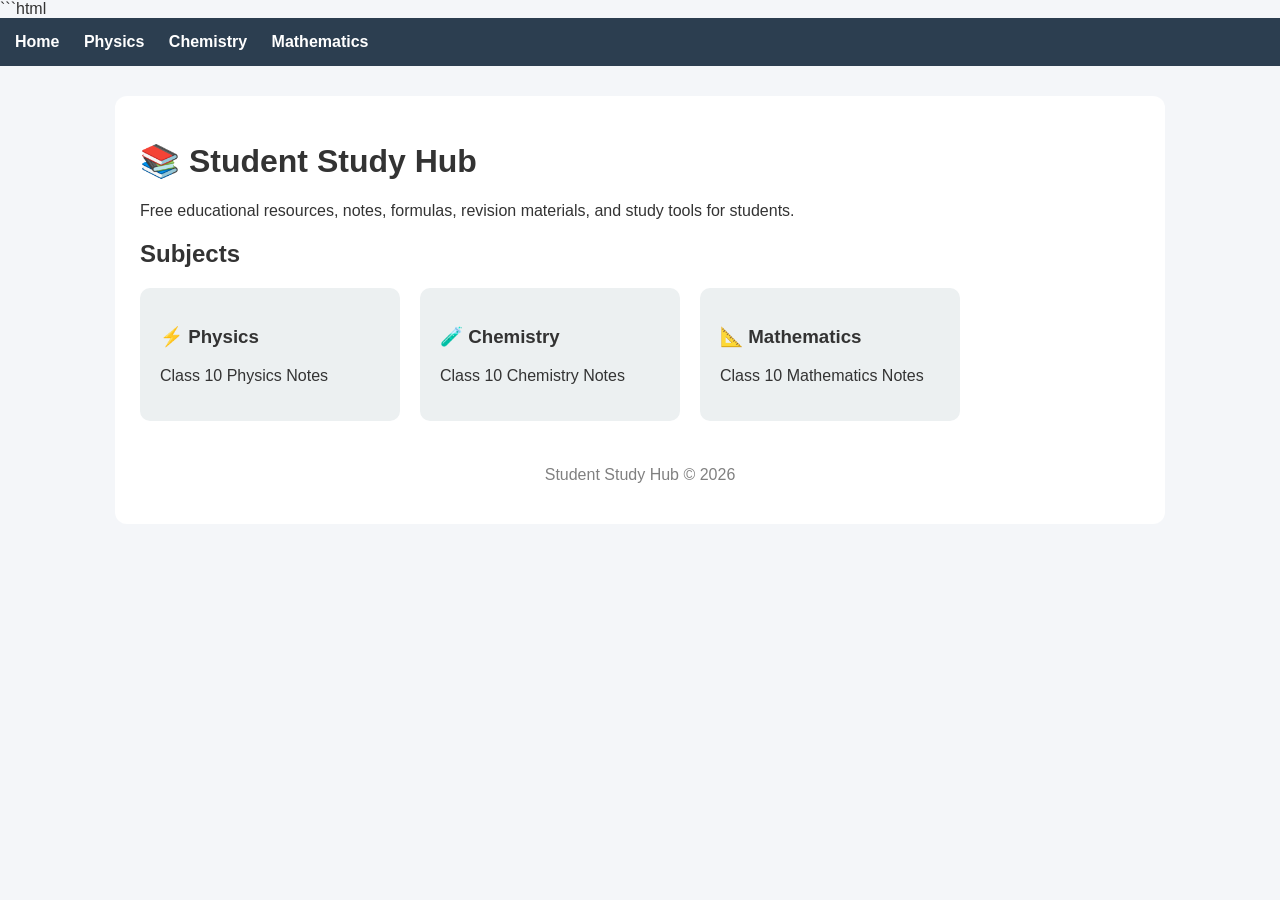
==== index.html @ 92339be3 "Update index.html" ====
```html
<!DOCTYPE html>
<html>
<head>
    <title>Student Study Hub</title>
    <link rel="stylesheet" href="style.css">
</head>

<body>

<div class="navbar">
    <a href="index.html">Home</a>
    <a href="physics.html">Physics</a>
    <a href="chemistry.html">Chemistry</a>
    <a href="maths.html">Mathematics</a>
</div>

<div class="container">

    <h1>📚 Student Study Hub</h1>

    <p>
        Free educational resources, notes, formulas, revision materials,
        and study tools for students.
    </p>

    <h2>Subjects</h2>

    <div class="card-container">

        <div class="card">
            <h3>⚡ Physics</h3>
            <p>Class 10 Physics Notes</p>
        </div>

        <div class="card">
            <h3>🧪 Chemistry</h3>
            <p>Class 10 Chemistry Notes</p>
        </div>

        <div class="card">
            <h3>📐 Mathematics</h3>
            <p>Class 10 Mathematics Notes</p>
        </div>

    </div>

    <div class="footer">
        Student Study Hub © 2026
    </div>

</div>

</body>
</html>
---- style.css ----
body {
font-family: Arial, sans-serif;
background-color: #f4f6f9;
margin: 0;
color: #333;
}

.navbar {
background-color: #2c3e50;
padding: 15px;
}

.navbar a {
color: white;
text-decoration: none;
margin-right: 20px;
font-weight: bold;
}

.navbar a:hover {
color: #f1c40f;
}

.container {
max-width: 1000px;
margin: 30px auto;
background: white;
padding: 25px;
border-radius: 12px;
}

.card-container {
display: flex;
gap: 20px;
flex-wrap: wrap;
}

.card {
background: #ecf0f1;
padding: 20px;
border-radius: 10px;
width: 220px;
transition: 0.3s;
}

.card:hover {
transform: translateY(-5px);
background: #dfe6e9;
}

.footer {
text-align: center;
margin-top: 30px;
padding: 15px;
color: gray;
}
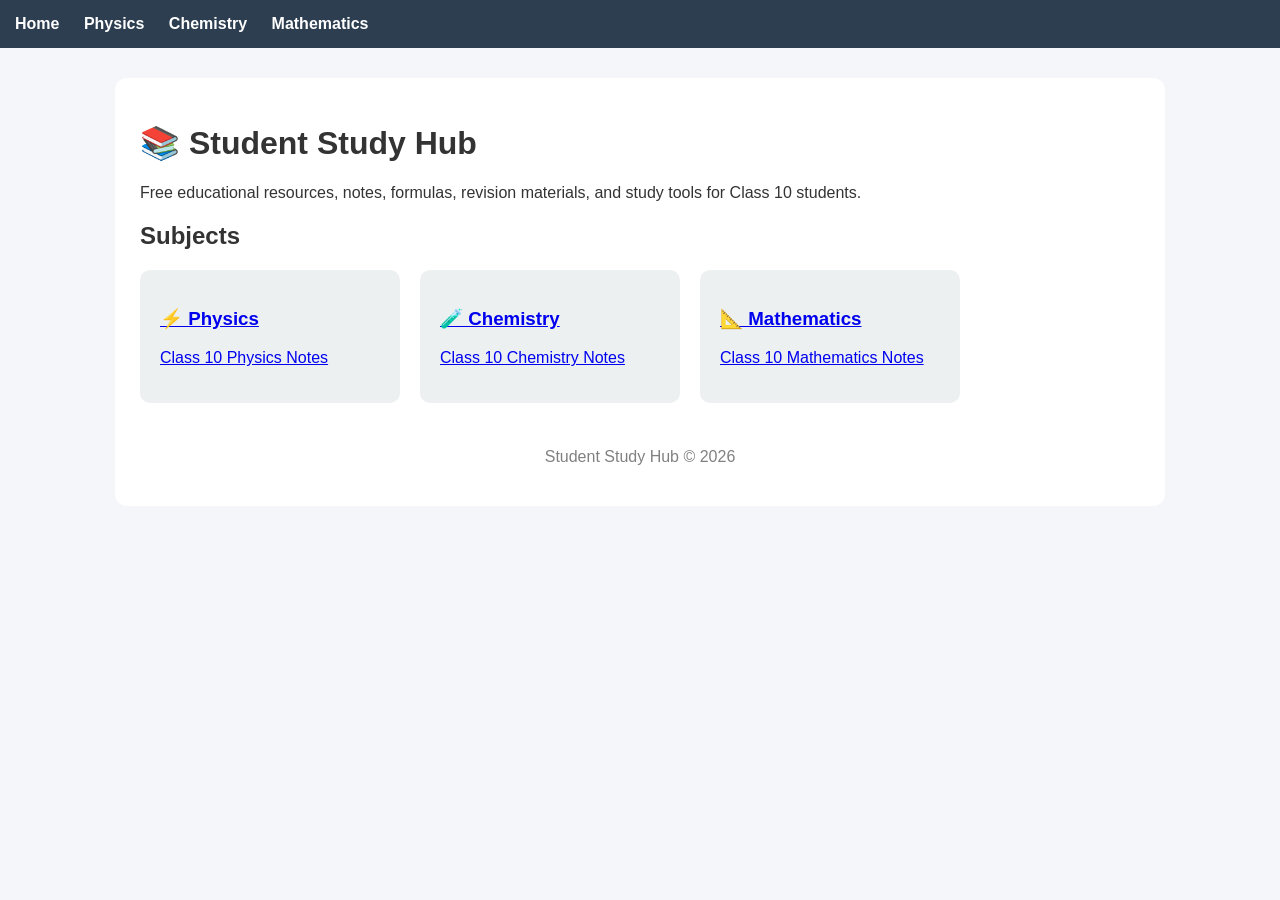
==== commit e356f4bd: "Update index.html" ====
--- a/index.html
+++ b/index.html
@@ -1,55 +1,59 @@
-```html
 <!DOCTYPE html>
-<html>
+<html lang="en">
+
 <head>
+    <meta charset="UTF-8">
+    <meta name="viewport" content="width=device-width, initial-scale=1.0">
     <title>Student Study Hub</title>
+
     <link rel="stylesheet" href="style.css">
 </head>
 
 <body>
 
-<div class="navbar">
-    <a href="index.html">Home</a>
-    <a href="physics.html">Physics</a>
-    <a href="chemistry.html">Chemistry</a>
-    <a href="maths.html">Mathematics</a>
-</div>
+    <div class="navbar">
+        <a href="index.html">Home</a>
+        <a href="physics.html">Physics</a>
+        <a href="chemistry.html">Chemistry</a>
+        <a href="maths.html">Mathematics</a>
+    </div>
 
-<div class="container">
+    <div class="container">
 
-    <h1>📚 Student Study Hub</h1>
+        <h1>📚 Student Study Hub</h1>
 
-    <p>
-        Free educational resources, notes, formulas, revision materials,
-        and study tools for students.
-    </p>
+        <p class="intro">
+            Free educational resources, notes, formulas, revision materials,
+            and study tools for Class 10 students.
+        </p>
 
-    <h2>Subjects</h2>
+        <h2>Subjects</h2>
 
-    <div class="card-container">
+        <div class="card-container">
 
-        <div class="card">
-            <h3>⚡ Physics</h3>
-            <p>Class 10 Physics Notes</p>
+            <a href="physics.html" class="card">
+                <h3>⚡ Physics</h3>
+                <p>Class 10 Physics Notes</p>
+            </a>
+
+            <a href="chemistry.html" class="card">
+                <h3>🧪 Chemistry</h3>
+                <p>Class 10 Chemistry Notes</p>
+            </a>
+
+            <a href="maths.html" class="card">
+                <h3>📐 Mathematics</h3>
+                <p>Class 10 Mathematics Notes</p>
+            </a>
+
         </div>
 
-        <div class="card">
-            <h3>🧪 Chemistry</h3>
-            <p>Class 10 Chemistry Notes</p>
-        </div>
-
-        <div class="card">
-            <h3>📐 Mathematics</h3>
-            <p>Class 10 Mathematics Notes</p>
+        <div class="footer">
+            Student Study Hub © 2026
         </div>
 
     </div>
 
-    <div class="footer">
-        Student Study Hub © 2026
-    </div>
+</body>
 
-</div>
-
-</body>
 </html>
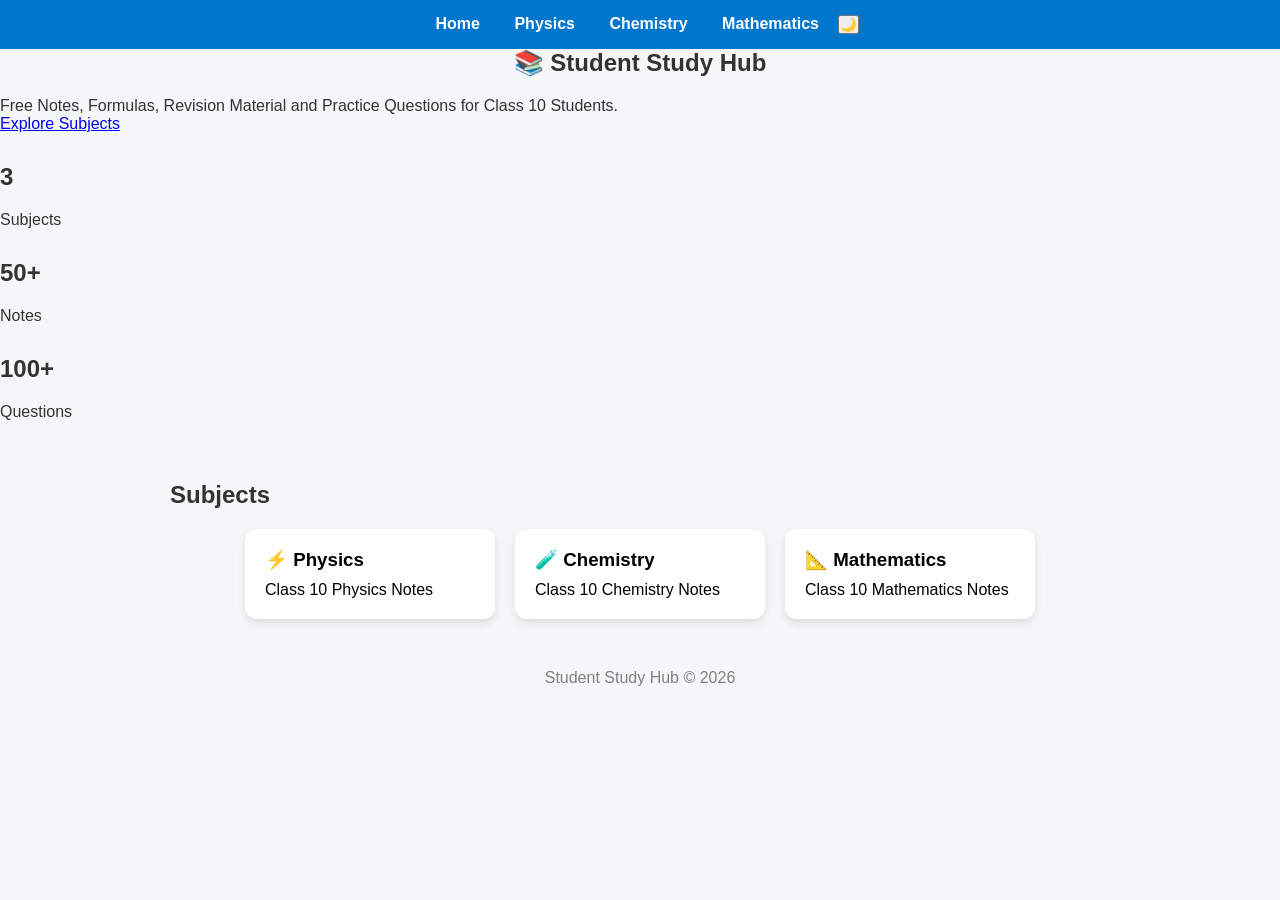
==== commit d22b770d: "Update index.html" ====
--- a/index.html
+++ b/index.html
@@ -5,7 +5,6 @@
     <meta charset="UTF-8">
     <meta name="viewport" content="width=device-width, initial-scale=1.0">
     <title>Student Study Hub</title>
-
     <link rel="stylesheet" href="style.css">
 </head>
 
@@ -16,18 +15,49 @@
         <a href="physics.html">Physics</a>
         <a href="chemistry.html">Chemistry</a>
         <a href="maths.html">Mathematics</a>
+
+        <button onclick="toggleDarkMode()" class="dark-btn">
+            🌙
+        </button>
     </div>
+
+    <section class="hero">
+
+        <h1>📚 Student Study Hub</h1>
+
+        <p>
+            Free Notes, Formulas, Revision Material and Practice Questions
+            for Class 10 Students.
+        </p>
+
+        <a href="#subjects" class="btn">
+            Explore Subjects
+        </a>
+
+    </section>
+
+    <section class="stats">
+
+        <div class="stat-box">
+            <h2>3</h2>
+            <p>Subjects</p>
+        </div>
+
+        <div class="stat-box">
+            <h2>50+</h2>
+            <p>Notes</p>
+        </div>
+
+        <div class="stat-box">
+            <h2>100+</h2>
+            <p>Questions</p>
+        </div>
+
+    </section>
 
     <div class="container">
 
-        <h1>📚 Student Study Hub</h1>
-
-        <p class="intro">
-            Free educational resources, notes, formulas, revision materials,
-            and study tools for Class 10 students.
-        </p>
-
-        <h2>Subjects</h2>
+        <h2 id="subjects">Subjects</h2>
 
         <div class="card-container">
 
@@ -54,6 +84,12 @@
 
     </div>
 
+    <script>
+        function toggleDarkMode() {
+            document.body.classList.toggle("dark");
+        }
+    </script>
+
 </body>
 
 </html>
--- a/style.css
+++ b/style.css
@@ -1,57 +1,111 @@
-body {
-font-family: Arial, sans-serif;
-background-color: #f4f6f9;
-margin: 0;
-color: #333;
+/* Reset */
+
+* {
+    margin: 0;
+    padding: 0;
+    box-sizing: border-box;
 }
 
+/* Body */
+
+body {
+    font-family: Arial, sans-serif;
+    background-color: #f4f6f8;
+    color: #333;
+}
+
+/* Navbar */
+
 .navbar {
-background-color: #2c3e50;
-padding: 15px;
+    background-color: #0077cc;
+    padding: 15px;
+    text-align: center;
 }
 
 .navbar a {
-color: white;
-text-decoration: none;
-margin-right: 20px;
-font-weight: bold;
+    color: white;
+    text-decoration: none;
+    margin: 15px;
+    font-weight: bold;
 }
 
 .navbar a:hover {
-color: #f1c40f;
+    text-decoration: underline;
 }
 
+/* Main Container */
+
 .container {
-max-width: 1000px;
-margin: 30px auto;
-background: white;
-padding: 25px;
-border-radius: 12px;
+    width: 90%;
+    max-width: 1000px;
+    margin: auto;
+    padding: 30px;
 }
 
+/* Headings */
+
+h1 {
+    text-align: center;
+    margin-bottom: 20px;
+}
+
+h2 {
+    margin-top: 30px;
+    margin-bottom: 20px;
+}
+
+/* Intro */
+
+.intro {
+    text-align: center;
+    margin-bottom: 30px;
+    font-size: 18px;
+}
+
+/* Cards */
+
 .card-container {
-display: flex;
-gap: 20px;
-flex-wrap: wrap;
+    display: flex;
+    gap: 20px;
+    flex-wrap: wrap;
+    justify-content: center;
 }
 
 .card {
-background: #ecf0f1;
-padding: 20px;
-border-radius: 10px;
-width: 220px;
-transition: 0.3s;
+    background: white;
+    width: 250px;
+    padding: 20px;
+    border-radius: 12px;
+    text-decoration: none;
+    color: black;
+    box-shadow: 0px 4px 10px rgba(0,0,0,0.1);
+
+    transition: transform 0.3s;
 }
 
 .card:hover {
-transform: translateY(-5px);
-background: #dfe6e9;
+    transform: translateY(-5px);
 }
 
-.footer {
-text-align: center;
-margin-top: 30px;
-padding: 15px;
-color: gray;
+.card h3 {
+    margin-bottom: 10px;
 }
 
+/* Lists */
+
+ul {
+    margin-left: 20px;
+    margin-top: 10px;
+}
+
+li {
+    margin-bottom: 8px;
+}
+
+/* Footer */
+
+.footer {
+    margin-top: 50px;
+    text-align: center;
+    color: gray;
+}
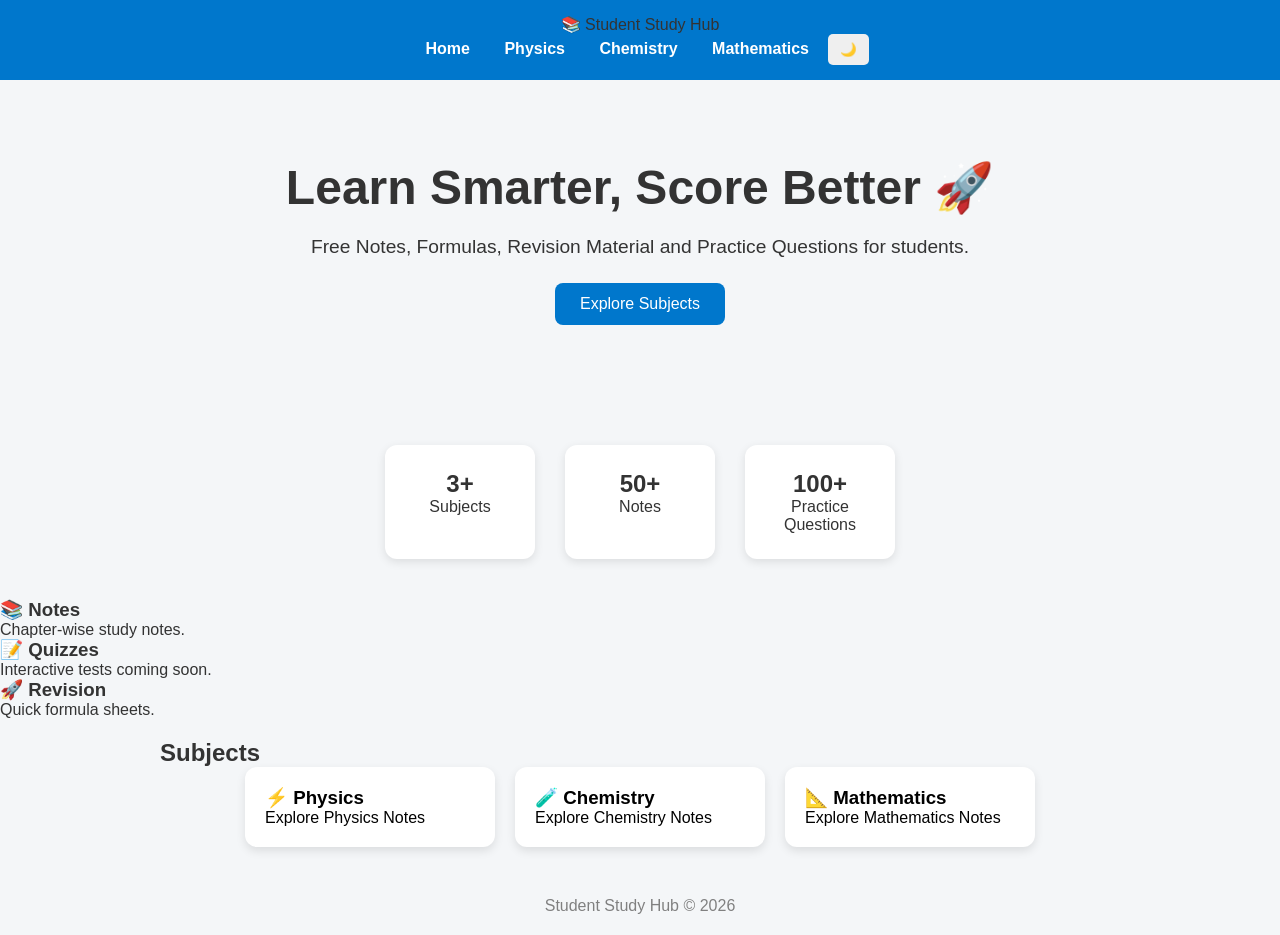
==== commit 52897690: "Update index.html" ====
--- a/index.html
+++ b/index.html
@@ -5,29 +5,38 @@
     <meta charset="UTF-8">
     <meta name="viewport" content="width=device-width, initial-scale=1.0">
     <title>Student Study Hub</title>
+
     <link rel="stylesheet" href="style.css">
 </head>
 
 <body>
 
     <div class="navbar">
-        <a href="index.html">Home</a>
-        <a href="physics.html">Physics</a>
-        <a href="chemistry.html">Chemistry</a>
-        <a href="maths.html">Mathematics</a>
 
-        <button onclick="toggleDarkMode()" class="dark-btn">
-            🌙
-        </button>
+        <div class="logo">
+            📚 Student Study Hub
+        </div>
+
+        <div>
+            <a href="index.html">Home</a>
+            <a href="physics.html">Physics</a>
+            <a href="chemistry.html">Chemistry</a>
+            <a href="maths.html">Mathematics</a>
+
+            <button onclick="toggleDarkMode()" class="dark-btn">
+                🌙
+            </button>
+        </div>
+
     </div>
 
     <section class="hero">
 
-        <h1>📚 Student Study Hub</h1>
+        <h1>Learn Smarter, Score Better 🚀</h1>
 
         <p>
             Free Notes, Formulas, Revision Material and Practice Questions
-            for Class 10 Students.
+            for students.
         </p>
 
         <a href="#subjects" class="btn">
@@ -39,7 +48,7 @@
     <section class="stats">
 
         <div class="stat-box">
-            <h2>3</h2>
+            <h2>3+</h2>
             <p>Subjects</p>
         </div>
 
@@ -50,7 +59,26 @@
 
         <div class="stat-box">
             <h2>100+</h2>
-            <p>Questions</p>
+            <p>Practice Questions</p>
+        </div>
+
+    </section>
+
+    <section class="features">
+
+        <div class="feature">
+            <h3>📚 Notes</h3>
+            <p>Chapter-wise study notes.</p>
+        </div>
+
+        <div class="feature">
+            <h3>📝 Quizzes</h3>
+            <p>Interactive tests coming soon.</p>
+        </div>
+
+        <div class="feature">
+            <h3>🚀 Revision</h3>
+            <p>Quick formula sheets.</p>
         </div>
 
     </section>
@@ -63,17 +91,17 @@
 
             <a href="physics.html" class="card">
                 <h3>⚡ Physics</h3>
-                <p>Class 10 Physics Notes</p>
+                <p>Explore Physics Notes</p>
             </a>
 
             <a href="chemistry.html" class="card">
                 <h3>🧪 Chemistry</h3>
-                <p>Class 10 Chemistry Notes</p>
+                <p>Explore Chemistry Notes</p>
             </a>
 
             <a href="maths.html" class="card">
                 <h3>📐 Mathematics</h3>
-                <p>Class 10 Mathematics Notes</p>
+                <p>Explore Mathematics Notes</p>
             </a>
 
         </div>
--- a/style.css
+++ b/style.css
@@ -1,111 +1,183 @@
-/* Reset */
-
-* {
-    margin: 0;
-    padding: 0;
-    box-sizing: border-box;
+html{
+    scroll-behavior:smooth;
 }
 
-/* Body */
-
-body {
-    font-family: Arial, sans-serif;
-    background-color: #f4f6f8;
-    color: #333;
+*{
+    margin:0;
+    padding:0;
+    box-sizing:border-box;
 }
 
-/* Navbar */
-
-.navbar {
-    background-color: #0077cc;
-    padding: 15px;
-    text-align: center;
+body{
+    font-family:Arial,sans-serif;
+    background:#f4f6f8;
+    color:#333;
 }
 
-.navbar a {
-    color: white;
-    text-decoration: none;
-    margin: 15px;
-    font-weight: bold;
+.navbar{
+    background:#0077cc;
+    padding:15px;
+    text-align:center;
 }
 
-.navbar a:hover {
-    text-decoration: underline;
+.navbar a{
+    color:white;
+    text-decoration:none;
+    margin:15px;
+    font-weight:bold;
 }
 
-/* Main Container */
-
-.container {
-    width: 90%;
-    max-width: 1000px;
-    margin: auto;
-    padding: 30px;
+.navbar a:hover{
+    text-decoration:underline;
 }
 
-/* Headings */
-
-h1 {
-    text-align: center;
-    margin-bottom: 20px;
+.dark-btn{
+    padding:8px 12px;
+    border:none;
+    border-radius:5px;
+    cursor:pointer;
 }
 
-h2 {
-    margin-top: 30px;
-    margin-bottom: 20px;
+.hero{
+    text-align:center;
+    padding:80px 20px;
 }
 
-/* Intro */
-
-.intro {
-    text-align: center;
-    margin-bottom: 30px;
-    font-size: 18px;
+.hero h1{
+    font-size:3rem;
 }
 
-/* Cards */
-
-.card-container {
-    display: flex;
-    gap: 20px;
-    flex-wrap: wrap;
-    justify-content: center;
+.hero p{
+    margin-top:20px;
+    font-size:1.2rem;
 }
 
-.card {
-    background: white;
-    width: 250px;
-    padding: 20px;
-    border-radius: 12px;
-    text-decoration: none;
-    color: black;
-    box-shadow: 0px 4px 10px rgba(0,0,0,0.1);
-
-    transition: transform 0.3s;
+.btn{
+    display:inline-block;
+    margin-top:25px;
+    padding:12px 25px;
+    background:#0077cc;
+    color:white;
+    text-decoration:none;
+    border-radius:8px;
 }
 
-.card:hover {
-    transform: translateY(-5px);
+.stats{
+    display:flex;
+    justify-content:center;
+    gap:30px;
+    margin:40px 0;
 }
 
-.card h3 {
-    margin-bottom: 10px;
+.stat-box{
+    background:white;
+    padding:25px;
+    width:150px;
+    border-radius:12px;
+    text-align:center;
+    box-shadow:0 3px 10px rgba(0,0,0,0.1);
 }
 
-/* Lists */
-
-ul {
-    margin-left: 20px;
-    margin-top: 10px;
+.container{
+    width:90%;
+    max-width:1000px;
+    margin:auto;
+    padding:20px;
 }
 
-li {
-    margin-bottom: 8px;
+.card-container{
+    display:flex;
+    flex-wrap:wrap;
+    justify-content:center;
+    gap:20px;
 }
 
-/* Footer */
+.card{
+    background:white;
+    width:250px;
+    padding:20px;
+    border-radius:12px;
+    text-decoration:none;
+    color:black;
+    box-shadow:0 4px 10px rgba(0,0,0,0.1);
+    transition:0.3s;
+}
 
-.footer {
-    margin-top: 50px;
-    text-align: center;
-    color: gray;
+.card:hover{
+    transform:translateY(-5px);
 }
+
+.footer{
+    margin-top:50px;
+    text-align:center;
+    color:gray;
+}
+
+.dark{
+    background:#111;
+    color:white;
+}
+
+.dark .card{
+    background:#222;
+    color:white;
+}
+
+.dark .stat-box{
+    background:#222;
+    color:white;
+}
+
+@media(max-width:768px){
+
+    .hero h1{
+        font-size:2rem;
+    }
+
+    .stats{
+        flex-direction:column;
+        align-items:center;
+    }
+
+    .card-container{
+        flex-direction:column;
+        align-items:center;
+    }
+
+}
+
+
+
+.chapter-card{
+
+    background:white;
+
+    padding:25px;
+
+    margin:20px 0;
+
+    border-radius:12px;
+
+    box-shadow:0 4px 10px rgba(0,0,0,0.1);
+
+}
+
+.chapter-card h2{
+
+    margin-bottom:10px;
+
+}
+
+.chapter-card p{
+
+    margin-bottom:15px;
+
+}
+
+.dark .chapter-card{
+
+    background:#222;
+
+    color:white;
+
+}
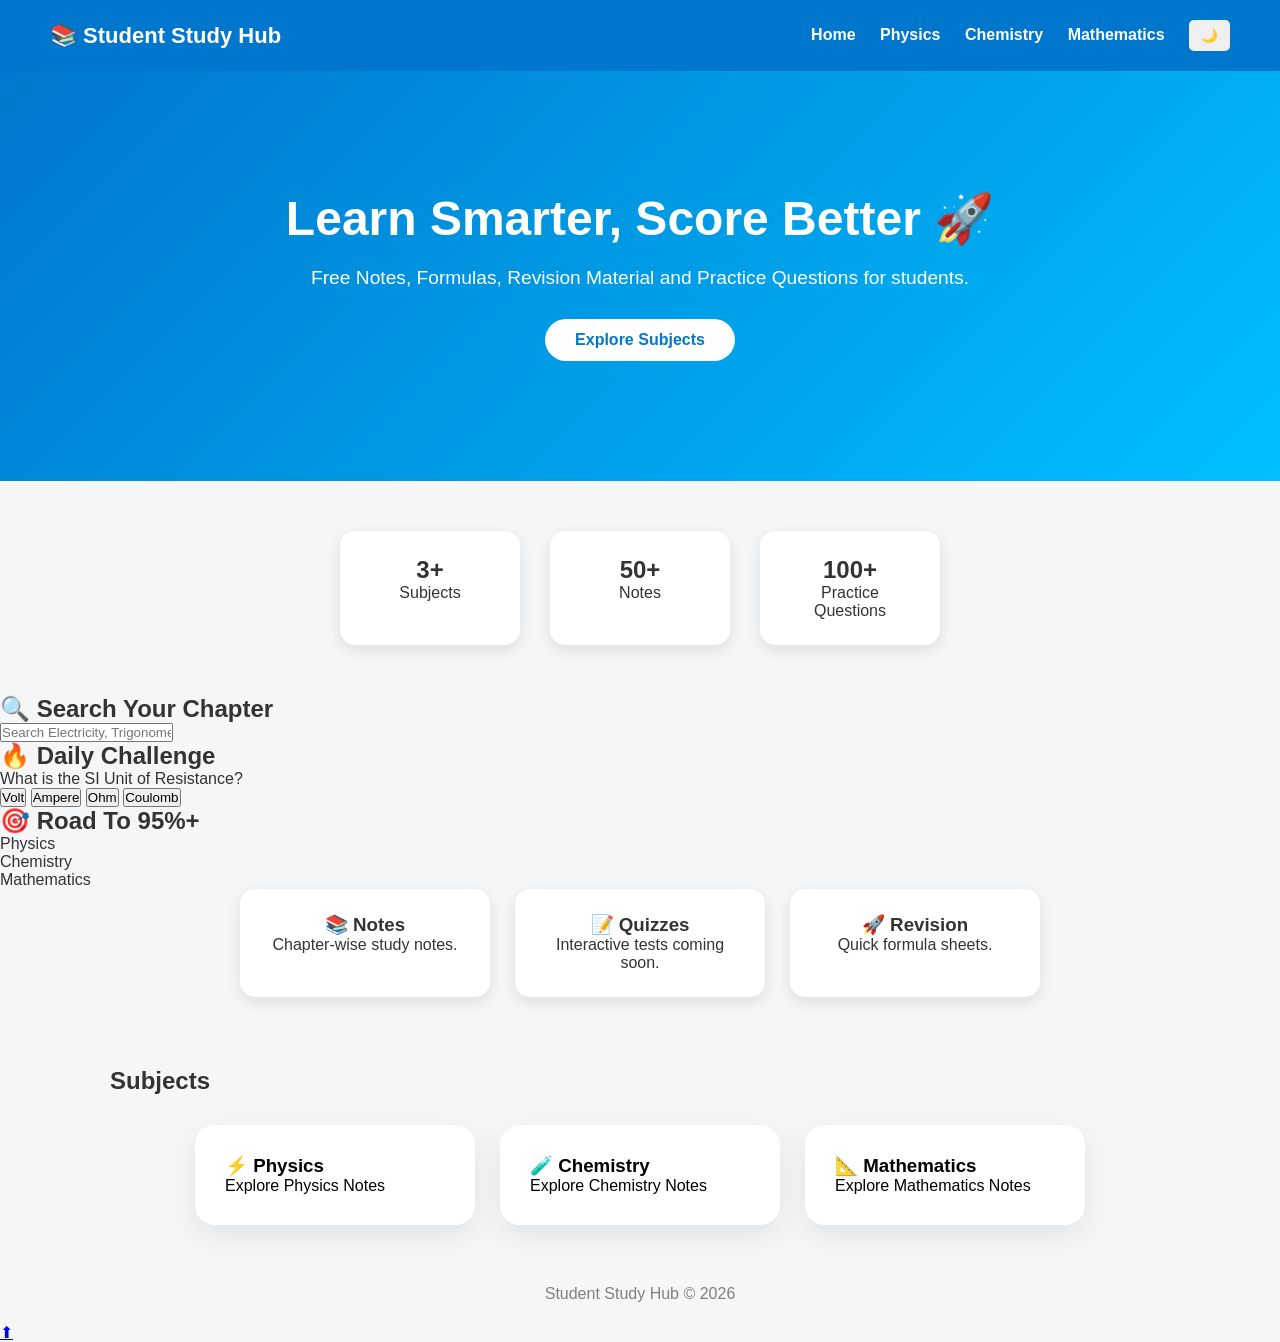
==== commit 3da44b91: "Update index.html" ====
--- a/index.html
+++ b/index.html
@@ -64,6 +64,73 @@
 
     </section>
 
+<section class="search-section">
+
+    <h2>🔍 Search Your Chapter</h2>
+
+    <input
+        type="text"
+        placeholder="Search Electricity, Trigonometry, Carbon..."
+        class="search-box">
+
+</section>
+
+<section class="challenge">
+
+    <h2>🔥 Daily Challenge</h2>
+
+    <p>
+        What is the SI Unit of Resistance?
+    </p>
+
+    <div class="quiz-options">
+
+        <button>Volt</button>
+        <button>Ampere</button>
+        <button>Ohm</button>
+        <button>Coulomb</button>
+
+    </div>
+
+</section>
+
+    <section class="progress">
+
+    <h2>🎯 Road To 95%+</h2>
+
+    <div class="progress-item">
+
+        <p>Physics</p>
+
+        <div class="progress-bar">
+            <div class="progress-fill physics"></div>
+        </div>
+
+    </div>
+
+    <div class="progress-item">
+
+        <p>Chemistry</p>
+
+        <div class="progress-bar">
+            <div class="progress-fill chemistry"></div>
+        </div>
+
+    </div>
+
+    <div class="progress-item">
+
+        <p>Mathematics</p>
+
+        <div class="progress-bar">
+            <div class="progress-fill maths"></div>
+        </div>
+
+    </div>
+
+</section>
+    
+    
     <section class="features">
 
         <div class="feature">
@@ -117,7 +184,11 @@
             document.body.classList.toggle("dark");
         }
     </script>
-
+    
+<a href="#" class="top-btn">
+⬆
+</a>
+    
 </body>
 
 </html>
--- a/style.css
+++ b/style.css
@@ -14,33 +14,53 @@
     color:#333;
 }
 
+/* NAVBAR */
+
 .navbar{
+    display:flex;
+    justify-content:space-between;
+    align-items:center;
+
+    padding:20px 50px;
+
     background:#0077cc;
-    padding:15px;
-    text-align:center;
+}
+
+.logo{
+    color:white;
+    font-size:22px;
+    font-weight:bold;
 }
 
 .navbar a{
     color:white;
     text-decoration:none;
-    margin:15px;
+    margin-left:20px;
     font-weight:bold;
 }
 
-.navbar a:hover{
-    text-decoration:underline;
-}
-
 .dark-btn{
+    margin-left:20px;
     padding:8px 12px;
     border:none;
     border-radius:5px;
     cursor:pointer;
 }
 
+/* HERO */
+
 .hero{
     text-align:center;
-    padding:80px 20px;
+
+    padding:120px 20px;
+
+    background:linear-gradient(
+        135deg,
+        #0077cc,
+        #00bfff
+    );
+
+    color:white;
 }
 
 .hero h1{
@@ -54,130 +74,181 @@
 
 .btn{
     display:inline-block;
-    margin-top:25px;
-    padding:12px 25px;
-    background:#0077cc;
-    color:white;
+
+    margin-top:30px;
+
+    padding:12px 30px;
+
+    background:white;
+
+    color:#0077cc;
+
     text-decoration:none;
-    border-radius:8px;
-}
+
+    border-radius:30px;
+
+    font-weight:bold;
+
+    transition:0.3s;
+}
+
+.btn:hover{
+    transform:scale(1.05);
+}
+
+/* STATS */
 
 .stats{
     display:flex;
     justify-content:center;
     gap:30px;
-    margin:40px 0;
+
+    margin:50px 0;
 }
 
 .stat-box{
     background:white;
+
+    width:180px;
+
     padding:25px;
-    width:150px;
-    border-radius:12px;
-    text-align:center;
-    box-shadow:0 3px 10px rgba(0,0,0,0.1);
-}
+
+    border-radius:15px;
+
+    text-align:center;
+
+    box-shadow:0 5px 15px rgba(0,0,0,0.1);
+}
+
+/* FEATURES */
+
+.features{
+    display:flex;
+    justify-content:center;
+    gap:25px;
+
+    margin-bottom:50px;
+}
+
+.feature{
+    background:white;
+
+    width:250px;
+
+    padding:25px;
+
+    border-radius:15px;
+
+    text-align:center;
+
+    box-shadow:0 5px 15px rgba(0,0,0,0.1);
+}
+
+/* CONTAINER */
 
 .container{
     width:90%;
-    max-width:1000px;
+    max-width:1100px;
+
     margin:auto;
+
     padding:20px;
 }
 
+/* SUBJECT CARDS */
+
 .card-container{
     display:flex;
+
+    justify-content:center;
+
+    gap:25px;
+
     flex-wrap:wrap;
-    justify-content:center;
-    gap:20px;
+
+    margin-top:30px;
 }
 
 .card{
     background:white;
-    width:250px;
-    padding:20px;
-    border-radius:12px;
+
+    width:280px;
+
+    padding:30px;
+
+    border-radius:20px;
+
     text-decoration:none;
+
     color:black;
-    box-shadow:0 4px 10px rgba(0,0,0,0.1);
-    transition:0.3s;
+
+    transition:all 0.3s ease;
+
+    box-shadow:0 10px 30px rgba(0,0,0,0.08);
 }
 
 .card:hover{
-    transform:translateY(-5px);
-}
+    transform:translateY(-10px);
+
+    box-shadow:0 15px 35px rgba(0,0,0,0.15);
+}
+
+/* CHAPTER CARDS */
+
+.chapter-card{
+    background:white;
+
+    padding:25px;
+
+    margin:20px 0;
+
+    border-radius:15px;
+
+    box-shadow:0 5px 15px rgba(0,0,0,0.1);
+}
+
+/* FOOTER */
 
 .footer{
-    margin-top:50px;
-    text-align:center;
+    margin-top:60px;
+
+    text-align:center;
+
     color:gray;
 }
+
+/* DARK MODE */
 
 .dark{
     background:#111;
     color:white;
 }
 
-.dark .card{
+.dark .card,
+.dark .feature,
+.dark .stat-box,
+.dark .chapter-card{
     background:#222;
     color:white;
 }
 
-.dark .stat-box{
-    background:#222;
-    color:white;
-}
+/* MOBILE */
 
 @media(max-width:768px){
+
+    .navbar{
+        flex-direction:column;
+        gap:15px;
+    }
 
     .hero h1{
         font-size:2rem;
     }
 
-    .stats{
+    .stats,
+    .features{
         flex-direction:column;
         align-items:center;
     }
 
-    .card-container{
-        flex-direction:column;
-        align-items:center;
-    }
-
-}
-
-
-
-.chapter-card{
-
-    background:white;
-
-    padding:25px;
-
-    margin:20px 0;
-
-    border-radius:12px;
-
-    box-shadow:0 4px 10px rgba(0,0,0,0.1);
-
-}
-
-.chapter-card h2{
-
-    margin-bottom:10px;
-
-}
-
-.chapter-card p{
-
-    margin-bottom:15px;
-
-}
-
-.dark .chapter-card{
-
-    background:#222;
-
-    color:white;
-
-}
+}
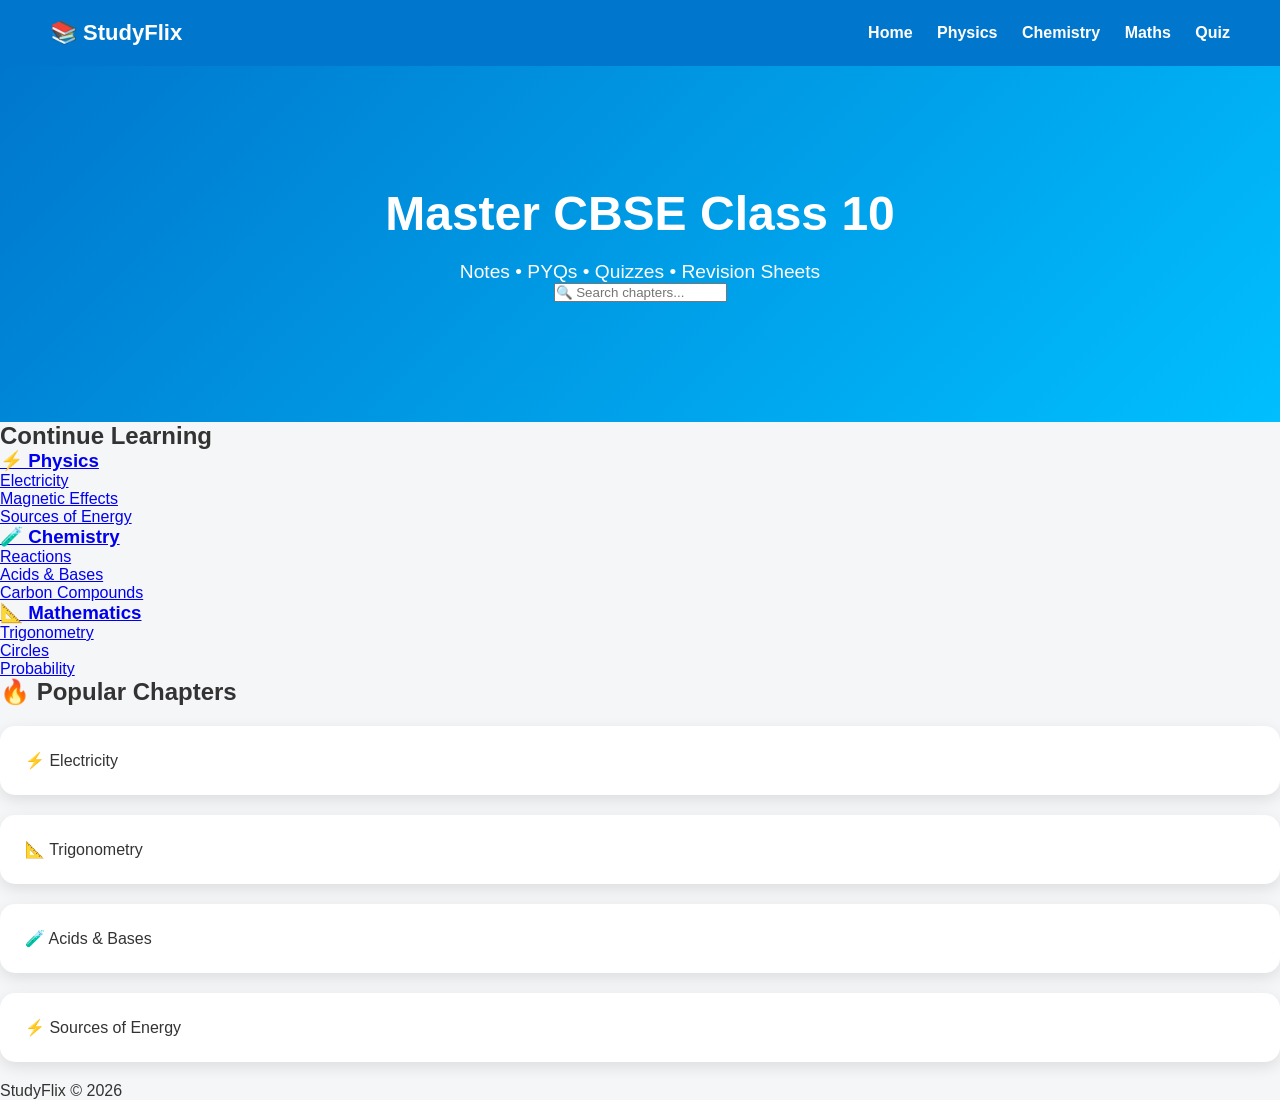
==== commit 6b9b5867: "Update index.html" ====
--- a/index.html
+++ b/index.html
@@ -4,191 +4,125 @@
 <head>
     <meta charset="UTF-8">
     <meta name="viewport" content="width=device-width, initial-scale=1.0">
-    <title>Student Study Hub</title>
+    <title>StudyFlix</title>
 
     <link rel="stylesheet" href="style.css">
 </head>
 
 <body>
 
-    <div class="navbar">
+    <nav class="navbar">
 
         <div class="logo">
-            📚 Student Study Hub
+            📚 StudyFlix
         </div>
 
-        <div>
+        <div class="nav-links">
             <a href="index.html">Home</a>
             <a href="physics.html">Physics</a>
             <a href="chemistry.html">Chemistry</a>
-            <a href="maths.html">Mathematics</a>
-
-            <button onclick="toggleDarkMode()" class="dark-btn">
-                🌙
-            </button>
+            <a href="maths.html">Maths</a>
+            <a href="quiz.html">Quiz</a>
         </div>
 
-    </div>
+    </nav>
 
     <section class="hero">
 
-        <h1>Learn Smarter, Score Better 🚀</h1>
+        <h1>
+            Master CBSE Class 10
+        </h1>
 
         <p>
-            Free Notes, Formulas, Revision Material and Practice Questions
-            for students.
+            Notes • PYQs • Quizzes • Revision Sheets
         </p>
 
-        <a href="#subjects" class="btn">
-            Explore Subjects
-        </a>
+        <input
+            type="text"
+            class="search-bar"
+            placeholder="🔍 Search chapters..."
+        >
 
     </section>
 
-    <section class="stats">
+    <section class="subjects">
 
-        <div class="stat-box">
-            <h2>3+</h2>
-            <p>Subjects</p>
-        </div>
+        <h2>Continue Learning</h2>
 
-        <div class="stat-box">
-            <h2>50+</h2>
-            <p>Notes</p>
-        </div>
+        <div class="subject-row">
 
-        <div class="stat-box">
-            <h2>100+</h2>
-            <p>Practice Questions</p>
+            <a href="physics.html" class="subject-card physics-card">
+
+                <h3>⚡ Physics</h3>
+
+                <p>
+                    Electricity<br>
+                    Magnetic Effects<br>
+                    Sources of Energy
+                </p>
+
+            </a>
+
+            <a href="chemistry.html" class="subject-card chemistry-card">
+
+                <h3>🧪 Chemistry</h3>
+
+                <p>
+                    Reactions<br>
+                    Acids & Bases<br>
+                    Carbon Compounds
+                </p>
+
+            </a>
+
+            <a href="maths.html" class="subject-card maths-card">
+
+                <h3>📐 Mathematics</h3>
+
+                <p>
+                    Trigonometry<br>
+                    Circles<br>
+                    Probability
+                </p>
+
+            </a>
+
         </div>
 
     </section>
 
-<section class="search-section">
+    <section class="popular">
 
-    <h2>🔍 Search Your Chapter</h2>
+        <h2>🔥 Popular Chapters</h2>
 
-    <input
-        type="text"
-        placeholder="Search Electricity, Trigonometry, Carbon..."
-        class="search-box">
+        <div class="subject-row">
 
-</section>
+            <div class="chapter-card">
+                ⚡ Electricity
+            </div>
 
-<section class="challenge">
+            <div class="chapter-card">
+                📐 Trigonometry
+            </div>
 
-    <h2>🔥 Daily Challenge</h2>
+            <div class="chapter-card">
+                🧪 Acids & Bases
+            </div>
 
-    <p>
-        What is the SI Unit of Resistance?
-    </p>
+            <div class="chapter-card">
+                ⚡ Sources of Energy
+            </div>
 
-    <div class="quiz-options">
-
-        <button>Volt</button>
-        <button>Ampere</button>
-        <button>Ohm</button>
-        <button>Coulomb</button>
-
-    </div>
-
-</section>
-
-    <section class="progress">
-
-    <h2>🎯 Road To 95%+</h2>
-
-    <div class="progress-item">
-
-        <p>Physics</p>
-
-        <div class="progress-bar">
-            <div class="progress-fill physics"></div>
-        </div>
-
-    </div>
-
-    <div class="progress-item">
-
-        <p>Chemistry</p>
-
-        <div class="progress-bar">
-            <div class="progress-fill chemistry"></div>
-        </div>
-
-    </div>
-
-    <div class="progress-item">
-
-        <p>Mathematics</p>
-
-        <div class="progress-bar">
-            <div class="progress-fill maths"></div>
-        </div>
-
-    </div>
-
-</section>
-    
-    
-    <section class="features">
-
-        <div class="feature">
-            <h3>📚 Notes</h3>
-            <p>Chapter-wise study notes.</p>
-        </div>
-
-        <div class="feature">
-            <h3>📝 Quizzes</h3>
-            <p>Interactive tests coming soon.</p>
-        </div>
-
-        <div class="feature">
-            <h3>🚀 Revision</h3>
-            <p>Quick formula sheets.</p>
         </div>
 
     </section>
 
-    <div class="container">
+    <footer>
 
-        <h2 id="subjects">Subjects</h2>
+        StudyFlix © 2026
 
-        <div class="card-container">
+    </footer>
 
-            <a href="physics.html" class="card">
-                <h3>⚡ Physics</h3>
-                <p>Explore Physics Notes</p>
-            </a>
-
-            <a href="chemistry.html" class="card">
-                <h3>🧪 Chemistry</h3>
-                <p>Explore Chemistry Notes</p>
-            </a>
-
-            <a href="maths.html" class="card">
-                <h3>📐 Mathematics</h3>
-                <p>Explore Mathematics Notes</p>
-            </a>
-
-        </div>
-
-        <div class="footer">
-            Student Study Hub © 2026
-        </div>
-
-    </div>
-
-    <script>
-        function toggleDarkMode() {
-            document.body.classList.toggle("dark");
-        }
-    </script>
-    
-<a href="#" class="top-btn">
-⬆
-</a>
-    
 </body>
 
 </html>
--- a/style.css
+++ b/style.css
@@ -252,3 +252,246 @@
     }
 
 }
+
+/* SEARCH */
+
+.search-section{
+
+    text-align:center;
+
+    margin:60px 0;
+
+}
+
+.search-box{
+
+    width:80%;
+
+    max-width:600px;
+
+    padding:15px;
+
+    border:none;
+
+    border-radius:30px;
+
+    box-shadow:0 5px 20px rgba(0,0,0,0.1);
+
+    font-size:16px;
+
+}
+
+/* DAILY CHALLENGE */
+
+.challenge{
+
+    width:90%;
+
+    max-width:900px;
+
+    margin:auto;
+
+    background:linear-gradient(
+    135deg,
+    #ff8a00,
+    #ffb347
+    );
+
+    color:white;
+
+    padding:40px;
+
+    border-radius:20px;
+
+    text-align:center;
+
+    margin-bottom:50px;
+
+}
+
+.quiz-options{
+
+    margin-top:20px;
+
+}
+
+.quiz-options button{
+
+    margin:10px;
+
+    padding:12px 20px;
+
+    border:none;
+
+    border-radius:10px;
+
+    cursor:pointer;
+
+}
+
+/* PROGRESS */
+
+.progress{
+
+    width:90%;
+
+    max-width:800px;
+
+    margin:60px auto;
+
+}
+
+.progress-item{
+
+    margin:25px 0;
+
+}
+
+.progress-bar{
+
+    height:20px;
+
+    background:#ddd;
+
+    border-radius:20px;
+
+    overflow:hidden;
+
+}
+
+.progress-fill{
+
+    height:100%;
+
+}
+
+.physics{
+
+    width:60%;
+
+    background:#00bfff;
+
+}
+
+.chemistry{
+
+    width:40%;
+
+    background:#9b59b6;
+
+}
+
+.maths{
+
+    width:80%;
+
+    background:#f39c12;
+
+}
+
+/* FLOATING BUTTON */
+
+.top-btn{
+
+    position:fixed;
+
+    right:25px;
+
+    bottom:25px;
+
+    background:#0077cc;
+
+    color:white;
+
+    text-decoration:none;
+
+    width:50px;
+
+    height:50px;
+
+    display:flex;
+
+    align-items:center;
+
+    justify-content:center;
+
+    border-radius:50%;
+
+    font-size:20px;
+
+    box-shadow:0 5px 20px rgba(0,0,0,0.2);
+
+    transition:0.3s;
+
+}
+
+.top-btn:hover{
+
+    transform:scale(1.1);
+
+}
+
+/* PREMIUM CARD EFFECTS */
+
+.card{
+
+    overflow:hidden;
+
+    position:relative;
+
+}
+
+.card::before{
+
+    content:"";
+
+    position:absolute;
+
+    top:0;
+
+    left:-100%;
+
+    width:100%;
+
+    height:100%;
+
+    background:linear-gradient(
+        90deg,
+        transparent,
+        rgba(255,255,255,0.4),
+        transparent
+    );
+
+    transition:0.8s;
+
+}
+
+.card:hover::before{
+
+    left:100%;
+
+}
+
+/* HERO ANIMATION */
+
+.hero h1{
+
+    animation:floatText 2s ease-in-out infinite alternate;
+
+}
+
+@keyframes floatText{
+
+    from{
+
+        transform:translateY(0);
+
+    }
+
+    to{
+
+        transform:translateY(-10px);
+
+    }
+
+}
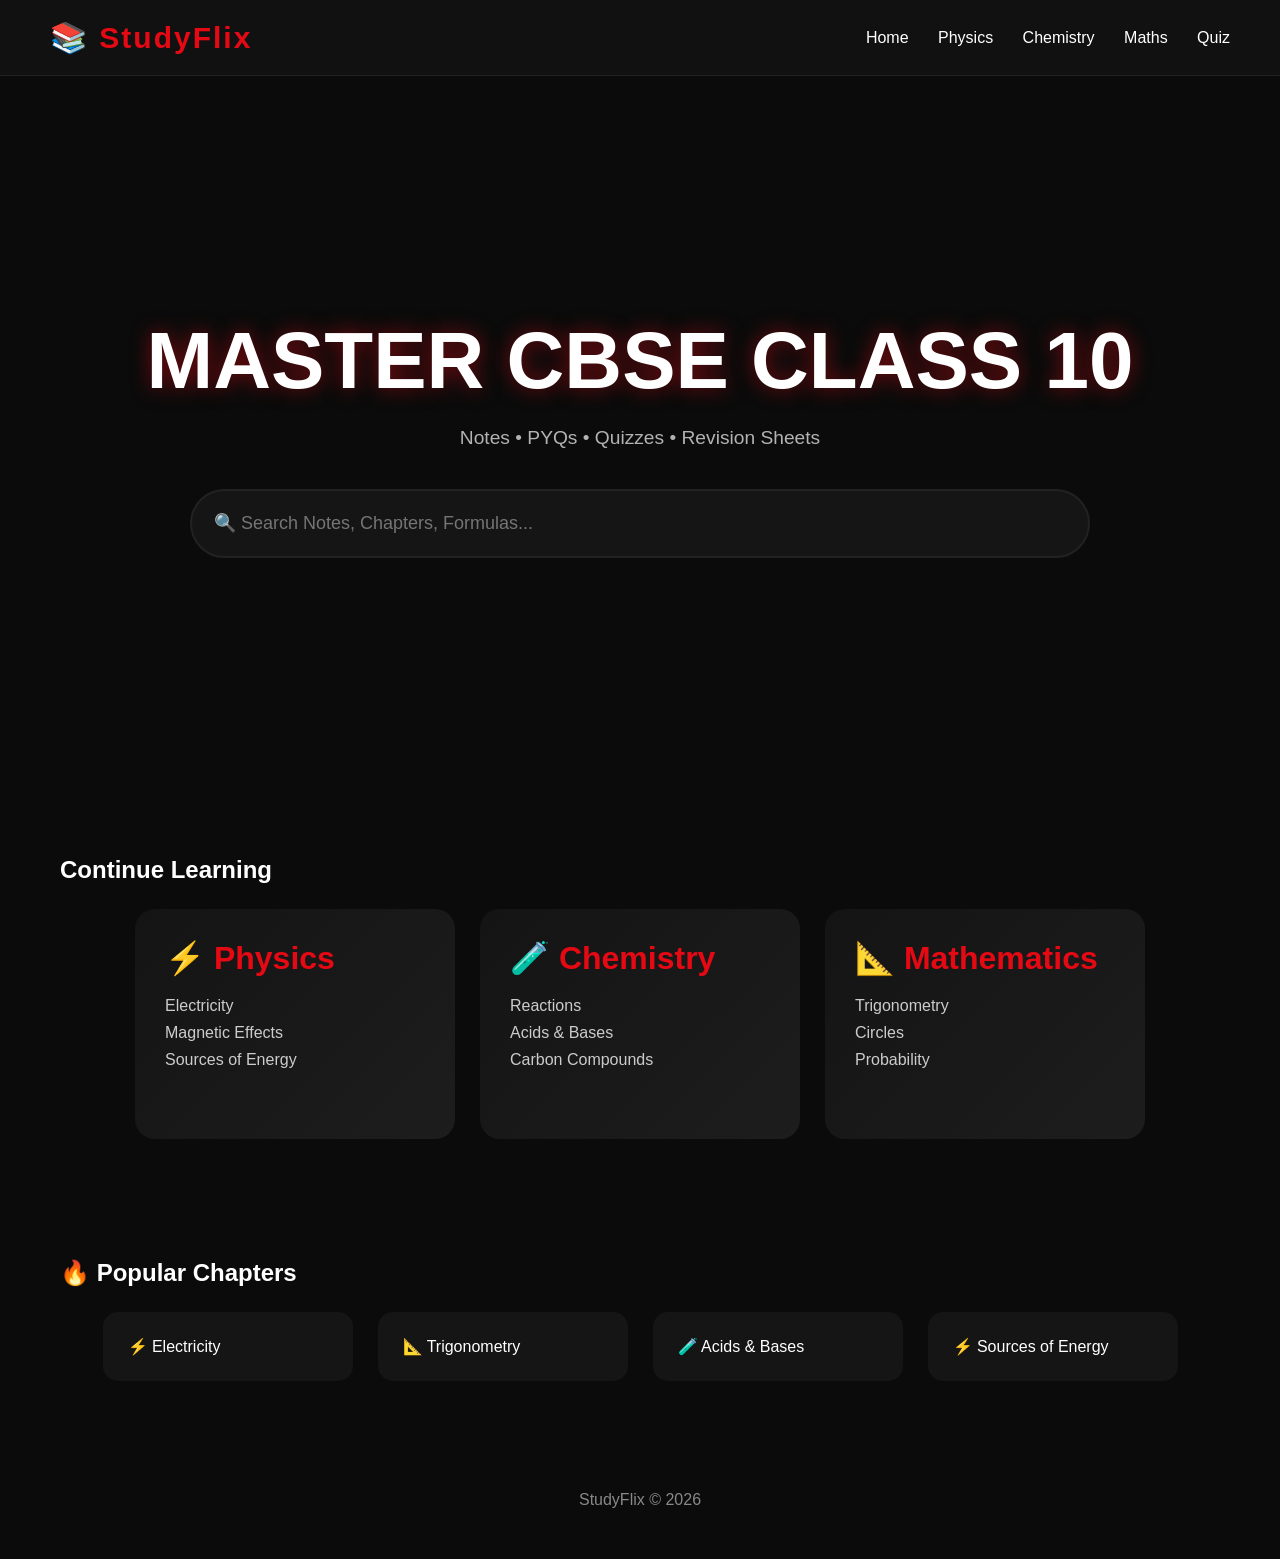
==== commit b690a3e4: "Update index.html" ====
--- a/index.html
+++ b/index.html
@@ -29,19 +29,23 @@
 
     <section class="hero">
 
-        <h1>
-            Master CBSE Class 10
-        </h1>
+       <h1>
+MASTER CBSE CLASS 10
+</h1>
 
-        <p>
-            Notes • PYQs • Quizzes • Revision Sheets
-        </p>
+<p>
+Notes • PYQs • Quizzes • Revision Sheets
+</p>
 
-        <input
-            type="text"
-            class="search-bar"
-            placeholder="🔍 Search chapters..."
-        >
+<div class="search-container">
+
+    <input
+    type="text"
+    class="search-bar"
+    placeholder="🔍 Search Notes, Chapters, Formulas..."
+    >
+
+</div>
 
     </section>
 
--- a/style.css
+++ b/style.css
@@ -1,235 +1,302 @@
-html{
-    scroll-behavior:smooth;
-}
-
 *{
     margin:0;
     padding:0;
     box-sizing:border-box;
 }
 
+html{
+    scroll-behavior:smooth;
+}
+
 body{
-    font-family:Arial,sans-serif;
-    background:#f4f6f8;
-    color:#333;
+    font-family:Arial, Helvetica, sans-serif;
+    background:#0b0b0b;
+    color:white;
 }
 
 /* NAVBAR */
 
 .navbar{
+
     display:flex;
     justify-content:space-between;
     align-items:center;
 
     padding:20px 50px;
 
-    background:#0077cc;
+    background:#111;
+
+    position:sticky;
+    top:0;
+
+    z-index:1000;
+
+    border-bottom:1px solid #222;
 }
 
 .logo{
-    color:white;
-    font-size:22px;
+
+    font-size:30px;
     font-weight:bold;
+
+    color:#E50914;
+
+    letter-spacing:2px;
 }
 
 .navbar a{
+
     color:white;
     text-decoration:none;
-    margin-left:20px;
-    font-weight:bold;
+
+    margin-left:25px;
+
+    transition:0.3s;
+}
+
+.navbar a:hover{
+
+    color:#E50914;
 }
 
 .dark-btn{
-    margin-left:20px;
-    padding:8px 12px;
-    border:none;
-    border-radius:5px;
-    cursor:pointer;
+
+    display:none;
 }
 
 /* HERO */
 
 .hero{
+
+    min-height:80vh;
+
+    display:flex;
+    flex-direction:column;
+
+    justify-content:center;
+    align-items:center;
+
     text-align:center;
 
-    padding:120px 20px;
-
-    background:linear-gradient(
-        135deg,
-        #0077cc,
-        #00bfff
-    );
-
-    color:white;
+    padding:40px;
 }
 
 .hero h1{
-    font-size:3rem;
+
+    font-size:5rem;
+
+    font-weight:900;
+
+    color:white;
+
+    margin-bottom:20px;
+
+    text-shadow:
+    0 0 20px rgba(229,9,20,0.5);
 }
 
 .hero p{
-    margin-top:20px;
+
+    color:#b3b3b3;
+
     font-size:1.2rem;
-}
-
-.btn{
-    display:inline-block;
-
-    margin-top:30px;
-
-    padding:12px 30px;
-
-    background:white;
-
-    color:#0077cc;
-
-    text-decoration:none;
-
-    border-radius:30px;
-
-    font-weight:bold;
-
-    transition:0.3s;
-}
-
-.btn:hover{
-    transform:scale(1.05);
-}
-
-/* STATS */
-
-.stats{
+
+    margin-bottom:40px;
+}
+
+/* SEARCH BAR */
+
+.search-container{
+
+    width:100%;
+
     display:flex;
     justify-content:center;
-    gap:30px;
-
-    margin:50px 0;
-}
-
-.stat-box{
-    background:white;
-
-    width:180px;
+}
+
+.search-bar{
+
+    width:75%;
+    max-width:900px;
+
+    padding:22px;
+
+    border:none;
+
+    border-radius:50px;
+
+    background:#151515;
+
+    color:white;
+
+    font-size:18px;
+
+    outline:none;
+
+    border:2px solid #222;
+
+    transition:0.3s;
+}
+
+.search-bar:focus{
+
+    border-color:#E50914;
+
+    box-shadow:
+    0 0 20px rgba(229,9,20,0.5);
+}
+
+/* SUBJECTS */
+
+.subjects{
+
+    padding:60px;
+}
+
+.subjects h2{
+
+    margin-bottom:25px;
+
+    color:white;
+}
+
+/* ROW */
+
+.subject-row{
+
+    display:flex;
+
+    gap:25px;
+
+    flex-wrap:wrap;
+
+    justify-content:center;
+}
+
+/* CARDS */
+
+.subject-card{
+
+    width:320px;
+
+    height:230px;
+
+    padding:30px;
+
+    border-radius:20px;
+
+    text-decoration:none;
+
+    color:white;
+
+    transition:0.35s;
+
+    position:relative;
+
+    overflow:hidden;
+}
+
+.subject-card:hover{
+
+    transform:
+    translateY(-10px)
+    scale(1.03);
+
+    box-shadow:
+    0 0 30px rgba(229,9,20,0.3);
+}
+
+/* CARD COLORS */
+
+.physics-card{
+
+    background:
+    linear-gradient(
+    135deg,
+    #141414,
+    #1d1d1d
+    );
+}
+
+.chemistry-card{
+
+    background:
+    linear-gradient(
+    135deg,
+    #141414,
+    #1d1d1d
+    );
+}
+
+.maths-card{
+
+    background:
+    linear-gradient(
+    135deg,
+    #141414,
+    #1d1d1d
+    );
+}
+
+.subject-card h3{
+
+    font-size:2rem;
+
+    margin-bottom:15px;
+
+    color:#E50914;
+}
+
+.subject-card p{
+
+    color:#cccccc;
+
+    line-height:1.7;
+}
+
+/* POPULAR */
+
+.popular{
+
+    padding:60px;
+}
+
+.popular h2{
+
+    margin-bottom:25px;
+}
+
+.chapter-card{
+
+    width:250px;
 
     padding:25px;
 
+    background:#151515;
+
     border-radius:15px;
 
+    transition:0.3s;
+
+    cursor:pointer;
+}
+
+.chapter-card:hover{
+
+    transform:scale(1.05);
+
+    border:1px solid #E50914;
+}
+
+/* FOOTER */
+
+footer{
+
     text-align:center;
 
-    box-shadow:0 5px 15px rgba(0,0,0,0.1);
-}
-
-/* FEATURES */
-
-.features{
-    display:flex;
-    justify-content:center;
-    gap:25px;
-
-    margin-bottom:50px;
-}
-
-.feature{
-    background:white;
-
-    width:250px;
-
-    padding:25px;
-
-    border-radius:15px;
-
-    text-align:center;
-
-    box-shadow:0 5px 15px rgba(0,0,0,0.1);
-}
-
-/* CONTAINER */
-
-.container{
-    width:90%;
-    max-width:1100px;
-
-    margin:auto;
-
-    padding:20px;
-}
-
-/* SUBJECT CARDS */
-
-.card-container{
-    display:flex;
-
-    justify-content:center;
-
-    gap:25px;
-
-    flex-wrap:wrap;
-
-    margin-top:30px;
-}
-
-.card{
-    background:white;
-
-    width:280px;
-
-    padding:30px;
-
-    border-radius:20px;
-
-    text-decoration:none;
-
-    color:black;
-
-    transition:all 0.3s ease;
-
-    box-shadow:0 10px 30px rgba(0,0,0,0.08);
-}
-
-.card:hover{
-    transform:translateY(-10px);
-
-    box-shadow:0 15px 35px rgba(0,0,0,0.15);
-}
-
-/* CHAPTER CARDS */
-
-.chapter-card{
-    background:white;
-
-    padding:25px;
-
-    margin:20px 0;
-
-    border-radius:15px;
-
-    box-shadow:0 5px 15px rgba(0,0,0,0.1);
-}
-
-/* FOOTER */
-
-.footer{
-    margin-top:60px;
-
-    text-align:center;
-
-    color:gray;
-}
-
-/* DARK MODE */
-
-.dark{
-    background:#111;
-    color:white;
-}
-
-.dark .card,
-.dark .feature,
-.dark .stat-box,
-.dark .chapter-card{
-    background:#222;
-    color:white;
+    padding:50px;
+
+    color:#888;
 }
 
 /* MOBILE */
@@ -237,261 +304,25 @@
 @media(max-width:768px){
 
     .navbar{
+
         flex-direction:column;
         gap:15px;
     }
 
     .hero h1{
-        font-size:2rem;
+
+        font-size:3rem;
     }
 
-    .stats,
-    .features{
-        flex-direction:column;
-        align-items:center;
+    .search-bar{
+
+        width:95%;
     }
 
-}
-
-/* SEARCH */
-
-.search-section{
-
-    text-align:center;
-
-    margin:60px 0;
-
-}
-
-.search-box{
-
-    width:80%;
-
-    max-width:600px;
-
-    padding:15px;
-
-    border:none;
-
-    border-radius:30px;
-
-    box-shadow:0 5px 20px rgba(0,0,0,0.1);
-
-    font-size:16px;
-
-}
-
-/* DAILY CHALLENGE */
-
-.challenge{
-
-    width:90%;
-
-    max-width:900px;
-
-    margin:auto;
-
-    background:linear-gradient(
-    135deg,
-    #ff8a00,
-    #ffb347
-    );
-
-    color:white;
-
-    padding:40px;
-
-    border-radius:20px;
-
-    text-align:center;
-
-    margin-bottom:50px;
-
-}
-
-.quiz-options{
-
-    margin-top:20px;
-
-}
-
-.quiz-options button{
-
-    margin:10px;
-
-    padding:12px 20px;
-
-    border:none;
-
-    border-radius:10px;
-
-    cursor:pointer;
-
-}
-
-/* PROGRESS */
-
-.progress{
-
-    width:90%;
-
-    max-width:800px;
-
-    margin:60px auto;
-
-}
-
-.progress-item{
-
-    margin:25px 0;
-
-}
-
-.progress-bar{
-
-    height:20px;
-
-    background:#ddd;
-
-    border-radius:20px;
-
-    overflow:hidden;
-
-}
-
-.progress-fill{
-
-    height:100%;
-
-}
-
-.physics{
-
-    width:60%;
-
-    background:#00bfff;
-
-}
-
-.chemistry{
-
-    width:40%;
-
-    background:#9b59b6;
-
-}
-
-.maths{
-
-    width:80%;
-
-    background:#f39c12;
-
-}
-
-/* FLOATING BUTTON */
-
-.top-btn{
-
-    position:fixed;
-
-    right:25px;
-
-    bottom:25px;
-
-    background:#0077cc;
-
-    color:white;
-
-    text-decoration:none;
-
-    width:50px;
-
-    height:50px;
-
-    display:flex;
-
-    align-items:center;
-
-    justify-content:center;
-
-    border-radius:50%;
-
-    font-size:20px;
-
-    box-shadow:0 5px 20px rgba(0,0,0,0.2);
-
-    transition:0.3s;
-
-}
-
-.top-btn:hover{
-
-    transform:scale(1.1);
-
-}
-
-/* PREMIUM CARD EFFECTS */
-
-.card{
-
-    overflow:hidden;
-
-    position:relative;
-
-}
-
-.card::before{
-
-    content:"";
-
-    position:absolute;
-
-    top:0;
-
-    left:-100%;
-
-    width:100%;
-
-    height:100%;
-
-    background:linear-gradient(
-        90deg,
-        transparent,
-        rgba(255,255,255,0.4),
-        transparent
-    );
-
-    transition:0.8s;
-
-}
-
-.card:hover::before{
-
-    left:100%;
-
-}
-
-/* HERO ANIMATION */
-
-.hero h1{
-
-    animation:floatText 2s ease-in-out infinite alternate;
-
-}
-
-@keyframes floatText{
-
-    from{
-
-        transform:translateY(0);
-
+    .subjects,
+    .popular{
+
+        padding:25px;
     }
 
-    to{
-
-        transform:translateY(-10px);
-
-    }
-
-}
+}
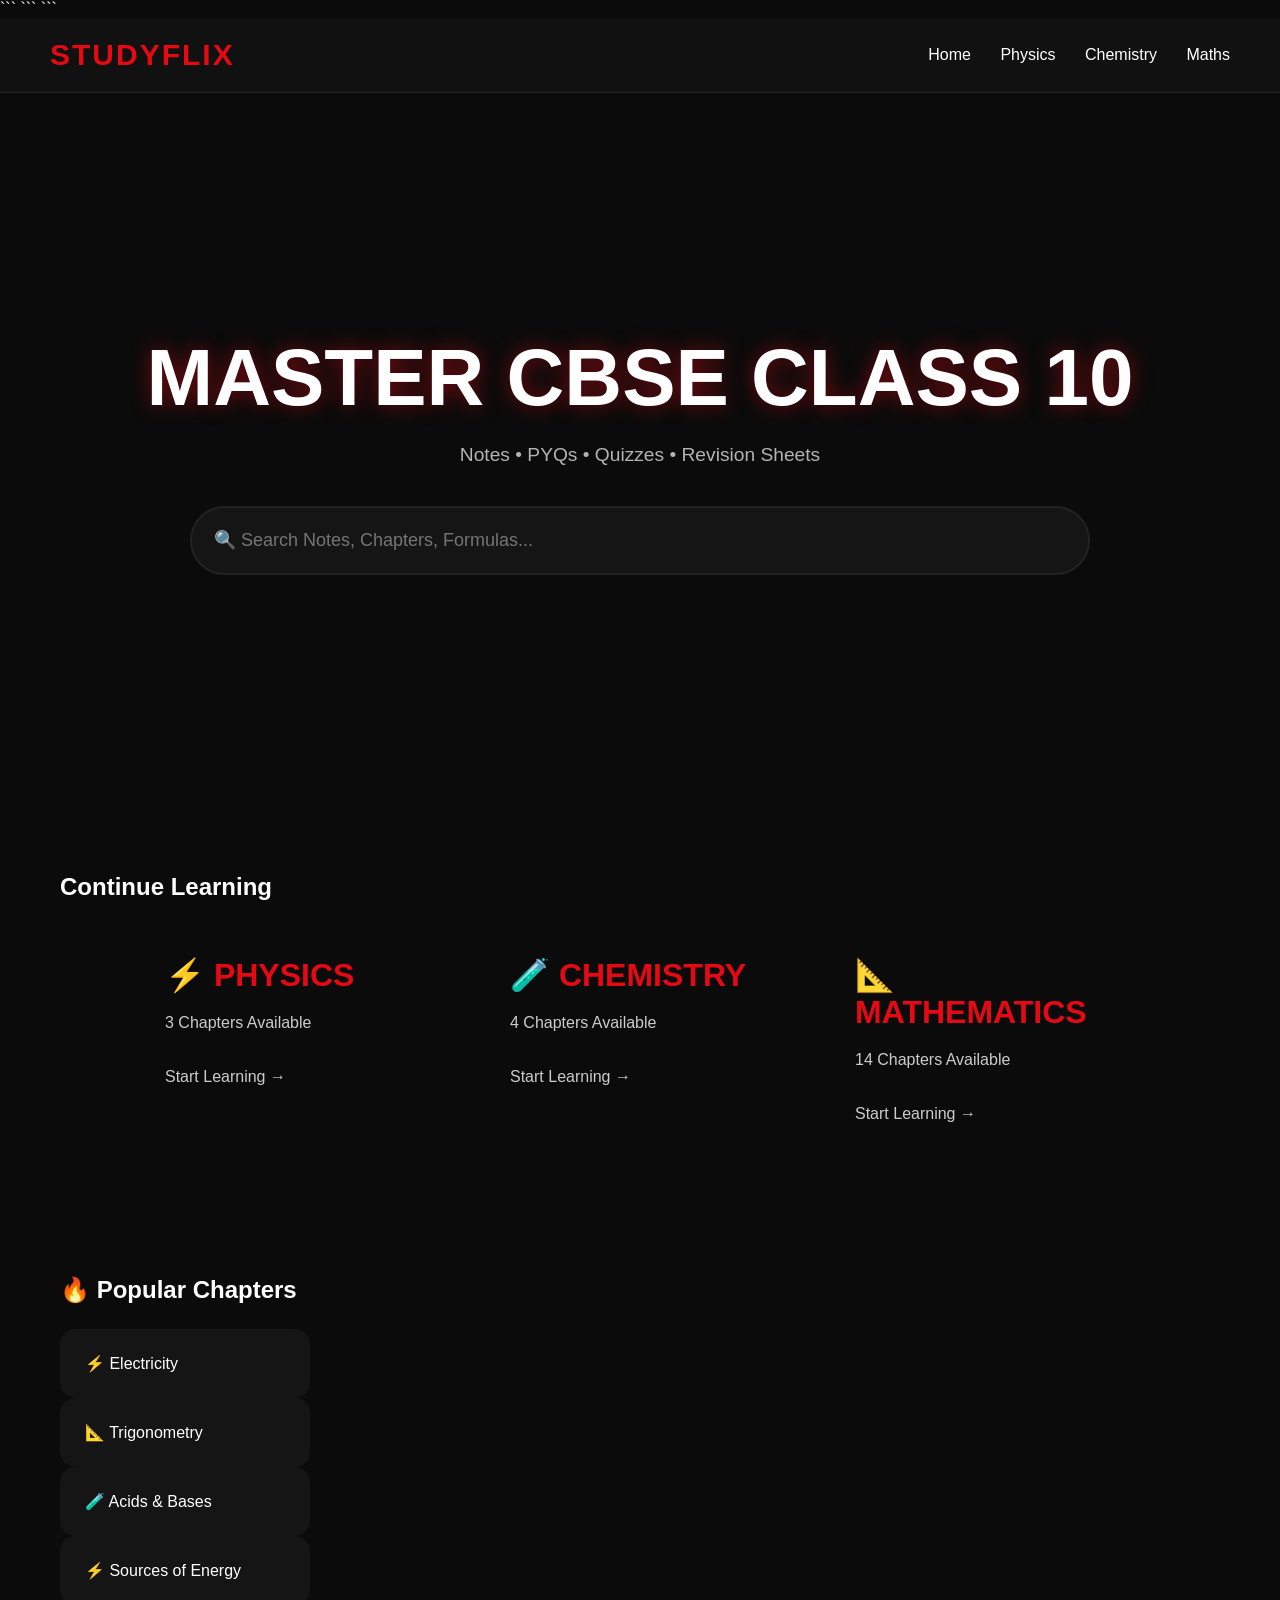
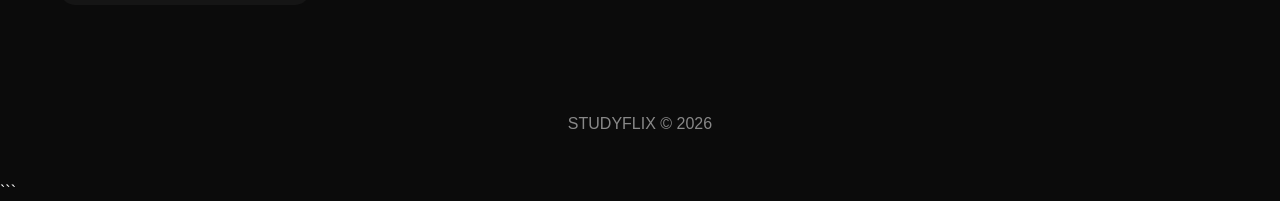
==== commit d4e730da: "Update index.html" ====
--- a/index.html
+++ b/index.html
@@ -1,132 +1,132 @@
 <!DOCTYPE html>
+
 <html lang="en">
 
 <head>
     <meta charset="UTF-8">
     <meta name="viewport" content="width=device-width, initial-scale=1.0">
-    <title>StudyFlix</title>
+    <title>STUDYFLIX</title>
 
-    <link rel="stylesheet" href="style.css">
+```
+<link rel="stylesheet" href="style.css">
+```
+
 </head>
 
 <body>
 
-    <nav class="navbar">
+```
+<nav class="navbar">
 
-        <div class="logo">
-            📚 StudyFlix
+    <div class="logo">
+        STUDYFLIX
+    </div>
+
+    <div class="nav-links">
+        <a href="index.html">Home</a>
+        <a href="physics.html">Physics</a>
+        <a href="chemistry.html">Chemistry</a>
+        <a href="maths.html">Maths</a>
+    </div>
+
+</nav>
+
+<section class="hero">
+
+    <h1>MASTER CBSE CLASS 10</h1>
+
+    <p>
+        Notes • PYQs • Quizzes • Revision Sheets
+    </p>
+
+    <input
+        type="text"
+        class="search-bar"
+        placeholder="🔍 Search Notes, Chapters, Formulas..."
+    >
+
+</section>
+
+<section class="subjects">
+
+    <h2>Continue Learning</h2>
+
+    <div class="subject-row">
+
+        <a href="physics.html" class="subject-card">
+
+            <h3>⚡ PHYSICS</h3>
+
+            <p>
+                3 Chapters Available
+                <br><br>
+                Start Learning →
+            </p>
+
+        </a>
+
+        <a href="chemistry.html" class="subject-card">
+
+            <h3>🧪 CHEMISTRY</h3>
+
+            <p>
+                4 Chapters Available
+                <br><br>
+                Start Learning →
+            </p>
+
+        </a>
+
+        <a href="maths.html" class="subject-card">
+
+            <h3>📐 MATHEMATICS</h3>
+
+            <p>
+                14 Chapters Available
+                <br><br>
+                Start Learning →
+            </p>
+
+        </a>
+
+    </div>
+
+</section>
+
+<section class="popular">
+
+    <h2>🔥 Popular Chapters</h2>
+
+    <div class="chapter-row">
+
+        <div class="chapter-card">
+            ⚡ Electricity
         </div>
 
-        <div class="nav-links">
-            <a href="index.html">Home</a>
-            <a href="physics.html">Physics</a>
-            <a href="chemistry.html">Chemistry</a>
-            <a href="maths.html">Maths</a>
-            <a href="quiz.html">Quiz</a>
+        <div class="chapter-card">
+            📐 Trigonometry
         </div>
 
-    </nav>
-
-    <section class="hero">
-
-       <h1>
-MASTER CBSE CLASS 10
-</h1>
-
-<p>
-Notes • PYQs • Quizzes • Revision Sheets
-</p>
-
-<div class="search-container">
-
-    <input
-    type="text"
-    class="search-bar"
-    placeholder="🔍 Search Notes, Chapters, Formulas..."
-    >
-
-</div>
-
-    </section>
-
-    <section class="subjects">
-
-        <h2>Continue Learning</h2>
-
-        <div class="subject-row">
-
-            <a href="physics.html" class="subject-card physics-card">
-
-                <h3>⚡ Physics</h3>
-
-                <p>
-                    Electricity<br>
-                    Magnetic Effects<br>
-                    Sources of Energy
-                </p>
-
-            </a>
-
-            <a href="chemistry.html" class="subject-card chemistry-card">
-
-                <h3>🧪 Chemistry</h3>
-
-                <p>
-                    Reactions<br>
-                    Acids & Bases<br>
-                    Carbon Compounds
-                </p>
-
-            </a>
-
-            <a href="maths.html" class="subject-card maths-card">
-
-                <h3>📐 Mathematics</h3>
-
-                <p>
-                    Trigonometry<br>
-                    Circles<br>
-                    Probability
-                </p>
-
-            </a>
-
+        <div class="chapter-card">
+            🧪 Acids & Bases
         </div>
 
-    </section>
-
-    <section class="popular">
-
-        <h2>🔥 Popular Chapters</h2>
-
-        <div class="subject-row">
-
-            <div class="chapter-card">
-                ⚡ Electricity
-            </div>
-
-            <div class="chapter-card">
-                📐 Trigonometry
-            </div>
-
-            <div class="chapter-card">
-                🧪 Acids & Bases
-            </div>
-
-            <div class="chapter-card">
-                ⚡ Sources of Energy
-            </div>
-
+        <div class="chapter-card">
+            ⚡ Sources of Energy
         </div>
 
-    </section>
+    </div>
 
-    <footer>
+</section>
 
-        StudyFlix © 2026
+<footer>
 
-    </footer>
+    STUDYFLIX © 2026
+
+</footer>
+```
 
 </body>
 
 </html>
+
